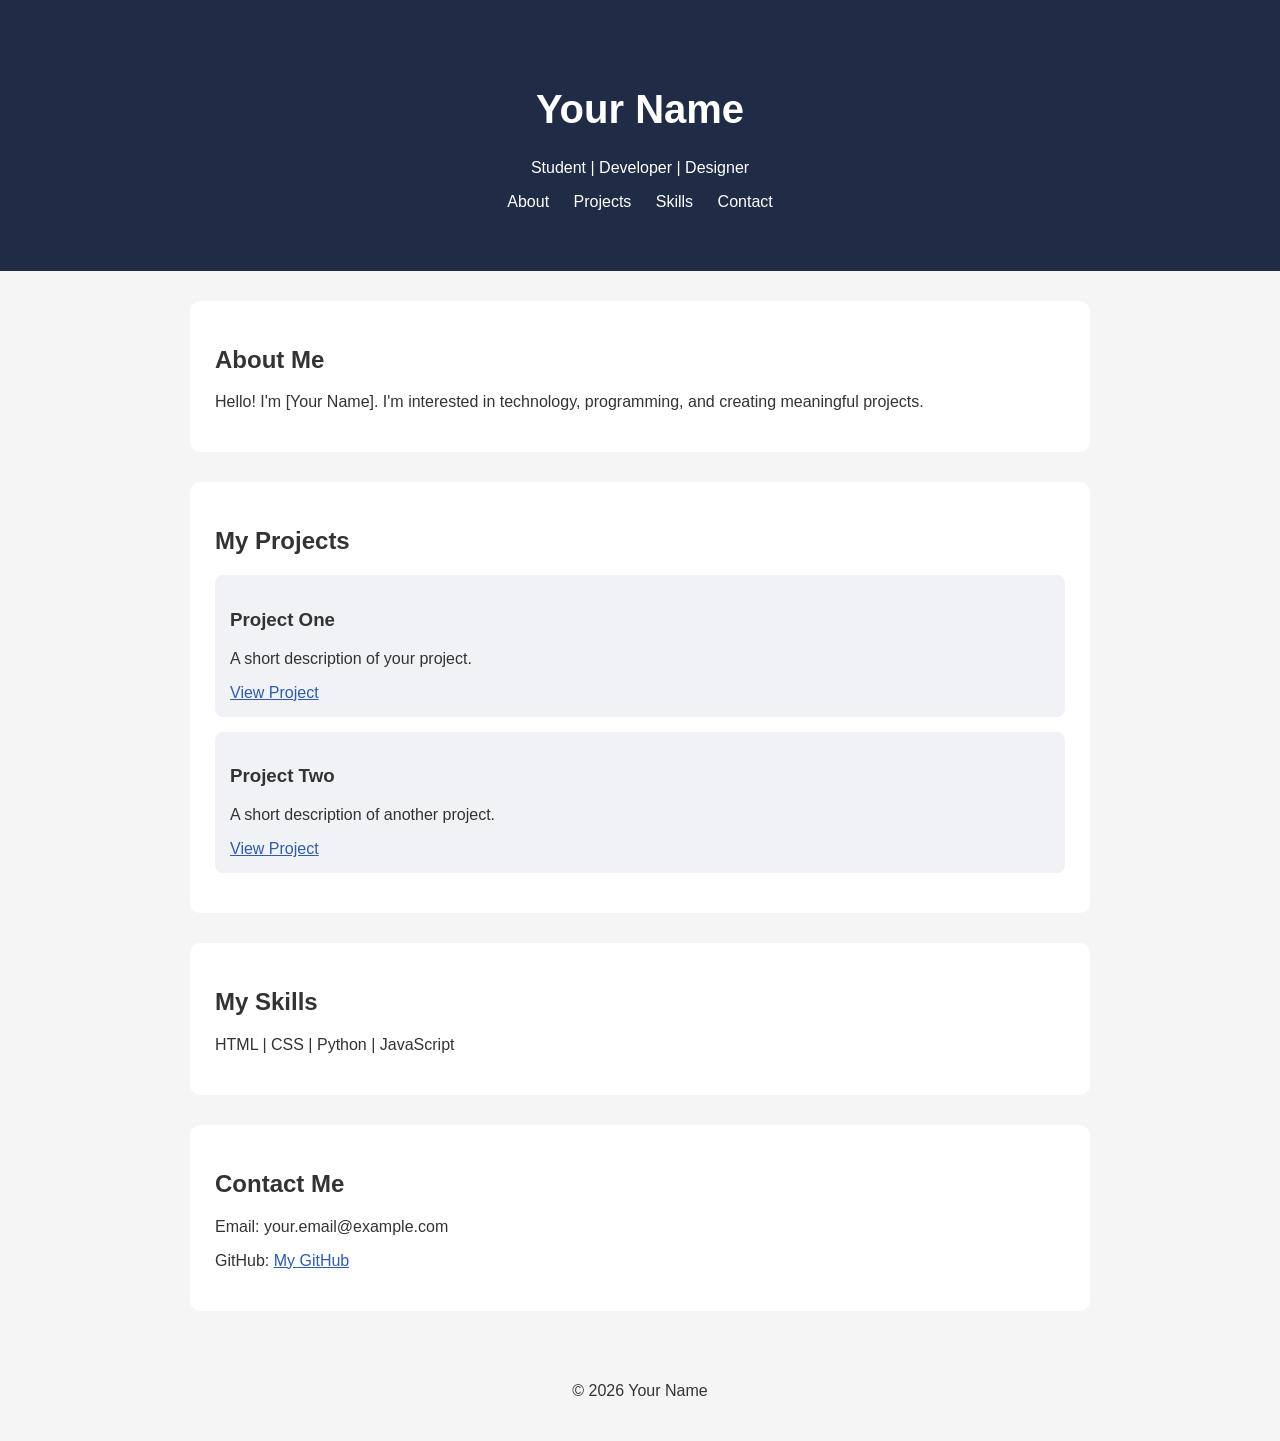
==== index.html @ 20035802 "index.html template (Initial Commit)" ====
<!DOCTYPE html>
<html lang="en">
<head>
    <meta charset="UTF-8">
    <meta name="viewport" content="width=device-width, initial-scale=1.0">
    <title>My Portfolio</title>
    <style>
        body {
            font-family: Arial, sans-serif;
            margin: 0;
            background: #f5f5f5;
            color: #333;
        }

        header {
            background: #202b45;
            color: white;
            text-align: center;
            padding: 60px 20px;
        }

        header h1 {
            font-size: 40px;
        }

        nav a {
            color: white;
            margin: 10px;
            text-decoration: none;
        }

        section {
            max-width: 850px;
            margin: 30px auto;
            padding: 25px;
            background: white;
            border-radius: 10px;
        }

        .project {
            padding: 15px;
            margin: 15px 0;
            background: #f0f2f5;
            border-radius: 8px;
        }

        a {
            color: #315caa;
        }

        footer {
            text-align: center;
            padding: 25px;
        }
    </style>
</head>
<body>

<header>
    <h1>Your Name</h1>
    <p>Student | Developer | Designer</p>
    <nav>
        <a href="#about">About</a>
        <a href="#projects">Projects</a>
        <a href="#skills">Skills</a>
        <a href="#contact">Contact</a>
    </nav>
</header>

<section id="about">
    <h2>About Me</h2>
    <p>
        Hello! I'm [Your Name]. I'm interested in technology,
        programming, and creating meaningful projects.
    </p>
</section>

<section id="projects">
    <h2>My Projects</h2>

    <div class="project">
        <h3>Project One</h3>
        <p>A short description of your project.</p>
        <a href="#">View Project</a>
    </div>

    <div class="project">
        <h3>Project Two</h3>
        <p>A short description of another project.</p>
        <a href="#">View Project</a>
    </div>
</section>

<section id="skills">
    <h2>My Skills</h2>
    <p>HTML | CSS | Python | JavaScript</p>
</section>

<section id="contact">
    <h2>Contact Me</h2>
    <p>Email: your.email@example.com</p>
    <p>
        GitHub:
        <a href="https://github.com/yourusername">
            My GitHub
        </a>
    </p>
</section>

<footer>
    <p>© 2026 Your Name</p>
</footer>

</body>
</html>
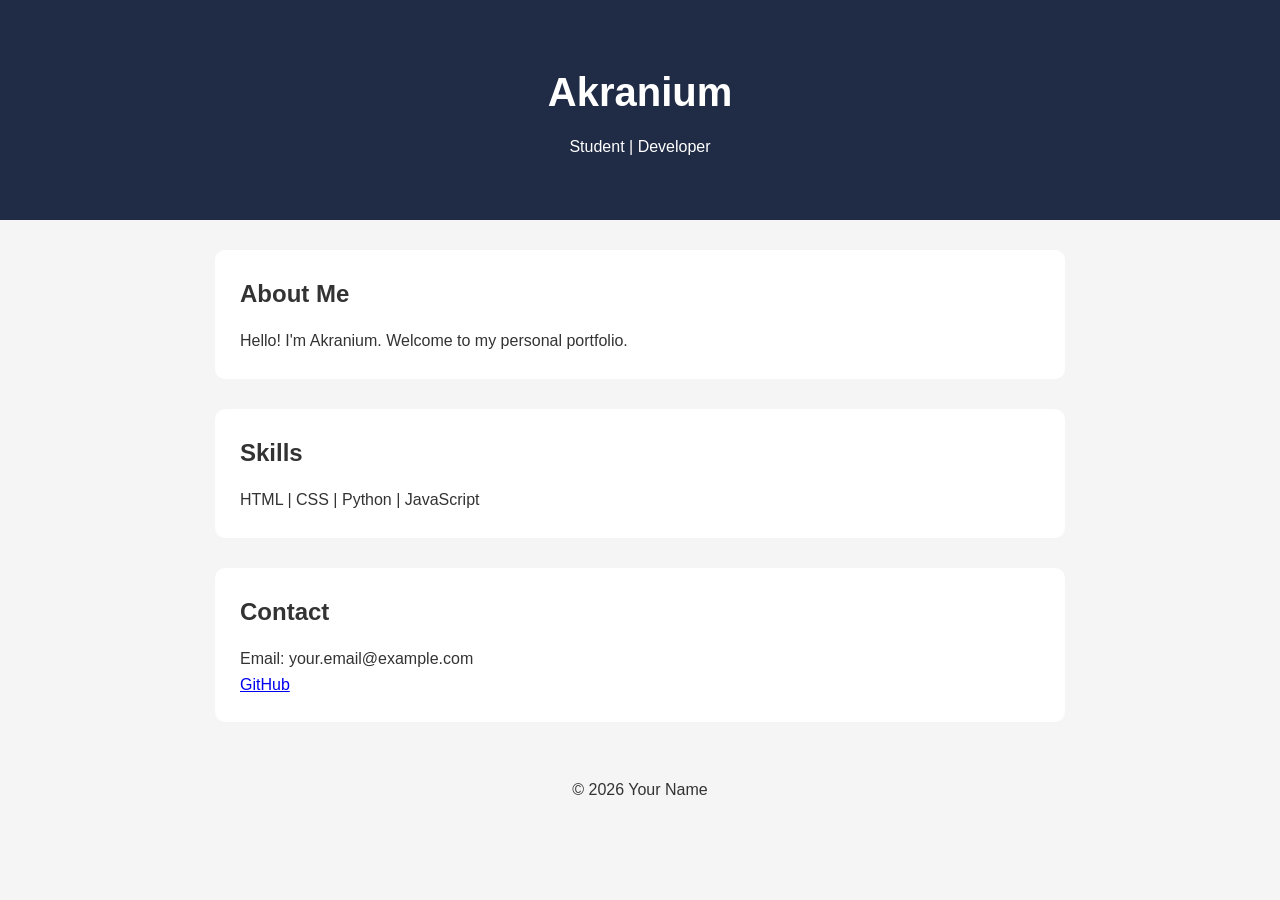
==== commit 6363e0c1: "Seperated HTML and CSS" ====
--- a/index.html
+++ b/index.html
@@ -1,117 +1,79 @@
 
 <!DOCTYPE html>
 <html lang="en">
+
 <head>
     <meta charset="UTF-8">
     <meta name="viewport" content="width=device-width, initial-scale=1.0">
+
     <title>My Portfolio</title>
-    <style>
-        body {
-            font-family: Arial, sans-serif;
-            margin: 0;
-            background: #f5f5f5;
-            color: #333;
-        }
 
-        header {
-            background: #202b45;
-            color: white;
-            text-align: center;
-            padding: 60px 20px;
-        }
+    <!-- External CSS -->
+    <link rel="stylesheet" href="css/style.css">
+</head>
 
-        header h1 {
-            font-size: 40px;
-        }
-
-        nav a {
-            color: white;
-            margin: 10px;
-            text-decoration: none;
-        }
-
-        section {
-            max-width: 850px;
-            margin: 30px auto;
-            padding: 25px;
-            background: white;
-            border-radius: 10px;
-        }
-
-        .project {
-            padding: 15px;
-            margin: 15px 0;
-            background: #f0f2f5;
-            border-radius: 8px;
-        }
-
-        a {
-            color: #315caa;
-        }
-
-        footer {
-            text-align: center;
-            padding: 25px;
-        }
-    </style>
-</head>
 <body>
 
-<header>
-    <h1>Your Name</h1>
-    <p>Student | Developer | Designer</p>
-    <nav>
-        <a href="#about">About</a>
-        <a href="#projects">Projects</a>
-        <a href="#skills">Skills</a>
-        <a href="#contact">Contact</a>
-    </nav>
-</header>
+    <header>
+        <h1>Akranium</h1>
+        <p>Student | Developer</p>
+        <!--No nav for now -->
+        <!--
+        <nav>
+            <a href="#about">About</a>
+            <a href="#projects">Projects</a>
+            <a href="#skills">Skills</a>
+            <a href="#contact">Contact</a>
+        </nav>
+        -->
+    </header>
 
-<section id="about">
-    <h2>About Me</h2>
-    <p>
-        Hello! I'm [Your Name]. I'm interested in technology,
-        programming, and creating meaningful projects.
-    </p>
-</section>
+    <main>
 
-<section id="projects">
-    <h2>My Projects</h2>
+        <section id="about">
+            <h2>About Me</h2>
+            <p>
+                Hello! I'm Akranium.
+                Welcome to my personal portfolio.
+            </p>
+        </section>
 
-    <div class="project">
-        <h3>Project One</h3>
-        <p>A short description of your project.</p>
-        <a href="#">View Project</a>
-    </div>
+        <!--
+        <section id="projects">
+            <h2>My Projects</h2>
 
-    <div class="project">
-        <h3>Project Two</h3>
-        <p>A short description of another project.</p>
-        <a href="#">View Project</a>
-    </div>
-</section>
+            <article class="project">
+                <h3>Project One</h3>
+                <p>Project description goes here.</p>
+                <a href="#">View Project</a>
+            </article>
 
-<section id="skills">
-    <h2>My Skills</h2>
-    <p>HTML | CSS | Python | JavaScript</p>
-</section>
+            <article class="project">
+                <h3>Project Two</h3>
+                <p>Project description goes here.</p>
+                <a href="#">View Project</a>
+            </article>
+        </section>
+        -->
 
-<section id="contact">
-    <h2>Contact Me</h2>
-    <p>Email: your.email@example.com</p>
-    <p>
-        GitHub:
-        <a href="https://github.com/yourusername">
-            My GitHub
-        </a>
-    </p>
-</section>
+        <section id="skills">
+            <h2>Skills</h2>
+            <p>HTML | CSS | Python | JavaScript</p>
+        </section>
 
-<footer>
-    <p>© 2026 Your Name</p>
-</footer>
+        <section id="contact">
+            <h2>Contact</h2>
+            <p>Email: your.email@example.com</p>
+            <a href="https://github.com/yourusername">
+                GitHub
+            </a>
+        </section>
+
+    </main>
+
+    <footer>
+        <p>© 2026 Your Name</p>
+    </footer>
 
 </body>
 </html>
-
--- a/css/style.css
+++ b/css/style.css
@@ -0,0 +1,83 @@
+
+/* =========================
+   GENERAL STYLES
+========================= */
+
+* {
+    margin: 0;
+    padding: 0;
+    box-sizing: border-box;
+}
+
+body {
+    font-family: Arial, sans-serif;
+    background-color: #f5f5f5;
+    color: #333;
+    line-height: 1.6;
+}
+
+/* =========================
+   HEADER
+========================= */
+
+header {
+    background-color: #202b45;
+    color: white;
+    text-align: center;
+    padding: 60px 20px;
+}
+
+header h1 {
+    font-size: 40px;
+    margin-bottom: 10px;
+}
+
+nav {
+    margin-top: 20px;
+}
+
+nav a {
+    color: white;
+    text-decoration: none;
+    margin: 0 12px;
+}
+
+/* =========================
+   MAIN CONTENT
+========================= */
+
+section {
+    max-width: 850px;
+    margin: 30px auto;
+    padding: 25px;
+    background-color: white;
+    border-radius: 10px;
+}
+
+section h2 {
+    margin-bottom: 15px;
+}
+
+/* =========================
+   PROJECTS
+========================= */
+
+.project {
+    background-color: #f0f2f5;
+    padding: 20px;
+    margin: 15px 0;
+    border-radius: 8px;
+}
+
+.project a {
+    color: #315caa;
+}
+
+/* =========================
+   FOOTER
+========================= */
+
+footer {
+    text-align: center;
+    padding: 25px;
+}
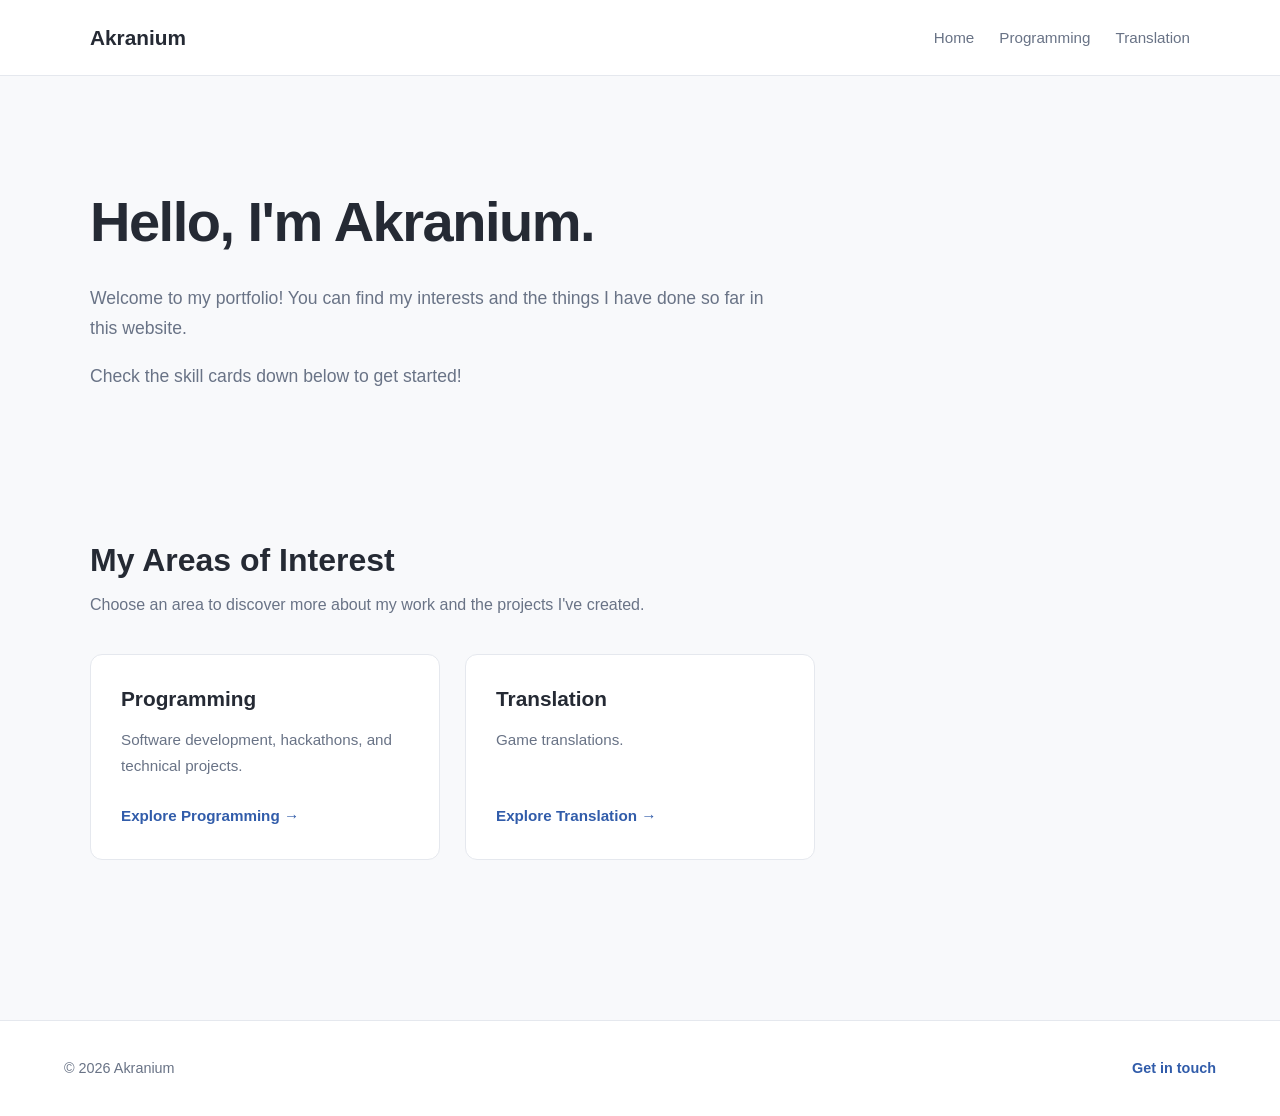
==== commit aaa5a03d: "HTML structure renewed" ====
--- a/index.html
+++ b/index.html
@@ -6,73 +6,114 @@
     <meta charset="UTF-8">
     <meta name="viewport" content="width=device-width, initial-scale=1.0">
 
-    <title>My Portfolio</title>
+    <meta name="description" content="My personal portfolio and collection of projects.">
 
-    <!-- External CSS -->
+    <title>Akranium | Portfolio</title>
+
     <link rel="stylesheet" href="css/style.css">
 </head>
 
 <body>
 
-    <header>
-        <h1>Akranium</h1>
-        <p>Student | Developer</p>
-        <!--No nav for now -->
-        <!--
-        <nav>
-            <a href="#about">About</a>
-            <a href="#projects">Projects</a>
-            <a href="#skills">Skills</a>
-            <a href="#contact">Contact</a>
+    <!-- HEADER AND NAVIGATION -->
+
+    <header class="site-header">
+
+        <span class="site-logo">
+            Akranium
+        </span>
+
+        <nav class="main-navigation">
+            <a href="index.html">Home</a>
+            <a href="pages/programming.html">Programming</a>
+            <a href="pages/translation.html">Translation</a>
         </nav>
-        -->
+
     </header>
+
+
+    <!-- MAIN CONTENT -->
 
     <main>
 
-        <section id="about">
-            <h2>About Me</h2>
+        <!-- INTRODUCTION -->
+
+        <section class="home-introduction">
+
+            <h1>Hello, I'm Akranium.</h1>
+
             <p>
-                Hello! I'm Akranium.
-                Welcome to my personal portfolio.
+                Welcome to my portfolio! You can find my interests
+                and the things I have done so far in this website.
             </p>
+
+            <p>
+                Check the skill cards down below to get started!
+            </p>
+
         </section>
 
-        <!--
-        <section id="projects">
-            <h2>My Projects</h2>
 
-            <article class="project">
-                <h3>Project One</h3>
-                <p>Project description goes here.</p>
-                <a href="#">View Project</a>
-            </article>
+        <!-- SKILL CATEGORIES -->
 
-            <article class="project">
-                <h3>Project Two</h3>
-                <p>Project description goes here.</p>
-                <a href="#">View Project</a>
-            </article>
-        </section>
-        -->
+        <section class="skills-overview">
 
-        <section id="skills">
-            <h2>Skills</h2>
-            <p>HTML | CSS | Python | JavaScript</p>
-        </section>
+            <h2>My Areas of Interest</h2>
 
-        <section id="contact">
-            <h2>Contact</h2>
-            <p>Email: your.email@example.com</p>
-            <a href="https://github.com/yourusername">
-                GitHub
-            </a>
+            <p>
+                Choose an area to discover more about my work
+                and the projects I've created.
+            </p>
+
+
+            <div class="skills-container">
+
+                <article class="skill-card">
+
+                    <h3>Programming</h3>
+
+                    <p>
+                        Software development, hackathons,
+                        and technical projects.
+                    </p>
+
+                    <a href="pages/programming.html">
+                        Explore Programming →
+                    </a>
+
+                </article>
+
+                <article class="skill-card">
+
+                    <h3>Translation</h3>
+
+                    <p>
+                        Game translations.
+                    </p>
+
+                    <a href="pages/translation.html">
+                        Explore Translation →
+                    </a>
+
+                </article>
+
+            </div>
+
         </section>
 
     </main>
 
-    <footer>
-        <p>© 2026 Your Name</p>
+
+    <!-- FOOTER -->
+
+    <footer class="site-footer">
+
+        <p>© 2026 Akranium</p>
+
+        <a href="mailto:akranium@proton.me">
+            Get in touch
+        </a>
+
     </footer>
 
 </body>
--- a/css/style.css
+++ b/css/style.css
@@ -1,7 +1,29 @@
 
-/* =========================
-   GENERAL STYLES
-========================= */
+/* =====================================================
+   1. GLOBAL SETTINGS
+===================================================== */
+
+:root {
+    --color-background: #f8f9fb;
+    --color-surface: #ffffff;
+    --color-primary: #315caa;
+    --color-primary-hover: #244781;
+    --color-text: #252a34;
+    --color-text-light: #697386;
+    --color-border: #e5e8ee;
+
+    --font-main: Arial, Helvetica, sans-serif;
+
+    --content-width: 1100px;
+
+    --border-radius: 12px;
+    --transition: 0.25s ease;
+}
+
+
+/* =====================================================
+   2. RESET AND GENERAL STYLES
+===================================================== */
 
 * {
     margin: 0;
@@ -9,75 +31,259 @@
     box-sizing: border-box;
 }
 
+html {
+    scroll-behavior: smooth;
+}
+
 body {
-    font-family: Arial, sans-serif;
-    background-color: #f5f5f5;
-    color: #333;
-    line-height: 1.6;
-}
-
-/* =========================
-   HEADER
-========================= */
-
-header {
-    background-color: #202b45;
-    color: white;
-    text-align: center;
-    padding: 60px 20px;
-}
-
-header h1 {
-    font-size: 40px;
+    font-family: var(--font-main);
+    background-color: var(--color-background);
+    color: var(--color-text);
+    line-height: 1.7;
+    min-height: 100vh;
+}
+
+a {
+    color: var(--color-primary);
+    text-decoration: none;
+    transition: var(--transition);
+}
+
+a:hover {
+    color: var(--color-primary-hover);
+}
+
+img {
+    max-width: 100%;
+    display: block;
+}
+
+h1, h2, h3 {
+    line-height: 1.3;
+}
+
+p {
+    color: var(--color-text-light);
+}
+
+
+/* =====================================================
+   3. HEADER AND NAVIGATION
+===================================================== */
+
+.site-header {
+    width: 100%;
+    background-color: var(--color-surface);
+    border-bottom: 1px solid var(--color-border);
+
+    display: flex;
+    align-items: center;
+    justify-content: space-between;
+
+    padding: 20px max(calc((100% - var(--content-width)) / 2), 5%);
+}
+
+.site-logo {
+    font-size: 1.3rem;
+    font-weight: bold;
+    color: var(--color-text);
+}
+
+.main-navigation {
+    display: flex;
+    align-items: center;
+    gap: 25px;
+}
+
+.main-navigation a {
+    color: var(--color-text-light);
+    font-size: 0.95rem;
+    font-weight: 500;
+}
+
+.main-navigation a:hover {
+    color: var(--color-primary);
+}
+
+
+/* =====================================================
+   4. MAIN CONTENT CONTAINER
+===================================================== */
+
+main {
+    width: 90%;
+    max-width: var(--content-width);
+    margin: 0 auto;
+}
+
+
+/* =====================================================
+   5. HOMEPAGE INTRODUCTION
+===================================================== */
+
+.home-introduction {
+    padding: 110px 0 80px;
+    max-width: 750px;
+}
+
+.home-introduction h1 {
+    font-size: clamp(2.3rem, 5vw, 3.5rem);
+    margin-bottom: 25px;
+    letter-spacing: -1.5px;
+}
+
+.home-introduction p {
+    font-size: 1.1rem;
+    margin-bottom: 18px;
+    max-width: 680px;
+}
+
+
+/* =====================================================
+   6. HOMEPAGE SKILL OVERVIEW
+===================================================== */
+
+.skills-overview {
+    padding: 50px 0 100px;
+}
+
+.skills-overview h2 {
+    font-size: 2rem;
     margin-bottom: 10px;
 }
 
-nav {
-    margin-top: 20px;
-}
-
-nav a {
-    color: white;
-    text-decoration: none;
-    margin: 0 12px;
-}
-
-/* =========================
-   MAIN CONTENT
-========================= */
-
-section {
-    max-width: 850px;
-    margin: 30px auto;
-    padding: 25px;
-    background-color: white;
-    border-radius: 10px;
-}
-
-section h2 {
+.skills-overview > p {
+    margin-bottom: 35px;
+}
+
+
+/* Skill cards container */
+
+.skills-container {
+    display: grid;
+    grid-template-columns: repeat(3, 1fr);
+    gap: 25px;
+}
+
+
+/* Individual skill cards */
+
+.skill-card {
+    background-color: var(--color-surface);
+    border: 1px solid var(--color-border);
+    border-radius: var(--border-radius);
+
+    padding: 30px;
+
+    display: flex;
+    flex-direction: column;
+    align-items: flex-start;
+
+    transition: var(--transition);
+}
+
+.skill-card:hover {
+    transform: translateY(-5px);
+    border-color: var(--color-primary);
+    box-shadow: 0 8px 25px rgba(0, 0, 0, 0.05);
+}
+
+.skill-card h3 {
+    font-size: 1.3rem;
     margin-bottom: 15px;
 }
 
-/* =========================
-   PROJECTS
-========================= */
-
-.project {
-    background-color: #f0f2f5;
-    padding: 20px;
-    margin: 15px 0;
-    border-radius: 8px;
-}
-
-.project a {
-    color: #315caa;
-}
-
-/* =========================
-   FOOTER
-========================= */
-
-footer {
-    text-align: center;
-    padding: 25px;
-}
+.skill-card p {
+    font-size: 0.95rem;
+    margin-bottom: 25px;
+}
+
+.skill-card a {
+    font-weight: 600;
+    font-size: 0.95rem;
+    margin-top: auto;
+}
+
+
+/* =====================================================
+   7. FOOTER
+===================================================== */
+
+.site-footer {
+    border-top: 1px solid var(--color-border);
+    background-color: var(--color-surface);
+
+    padding: 35px 5%;
+
+    display: flex;
+    justify-content: space-between;
+    align-items: center;
+    flex-wrap: wrap;
+    gap: 15px;
+
+    margin-top: 60px;
+}
+
+.site-footer p {
+    font-size: 0.9rem;
+}
+
+.site-footer a {
+    font-size: 0.9rem;
+    font-weight: 600;
+}
+
+
+/* =====================================================
+   8. RESPONSIVE DESIGN
+===================================================== */
+
+/* Tablets */
+
+@media (max-width: 900px) {
+
+    .skills-container {
+        grid-template-columns: repeat(2, 1fr);
+    }
+
+}
+
+
+/* Mobile devices */
+
+@media (max-width: 600px) {
+
+    .site-header {
+        flex-direction: column;
+        gap: 15px;
+        padding: 20px;
+    }
+
+    .main-navigation {
+        flex-wrap: wrap;
+        justify-content: center;
+        gap: 12px 18px;
+    }
+
+    main {
+        width: 88%;
+    }
+
+    .home-introduction {
+        padding: 75px 0 55px;
+    }
+
+    .home-introduction h1 {
+        font-size: 2.2rem;
+    }
+
+    .skills-container {
+        grid-template-columns: 1fr;
+    }
+
+    .site-footer {
+        flex-direction: column;
+        text-align: center;
+    }
+
+}
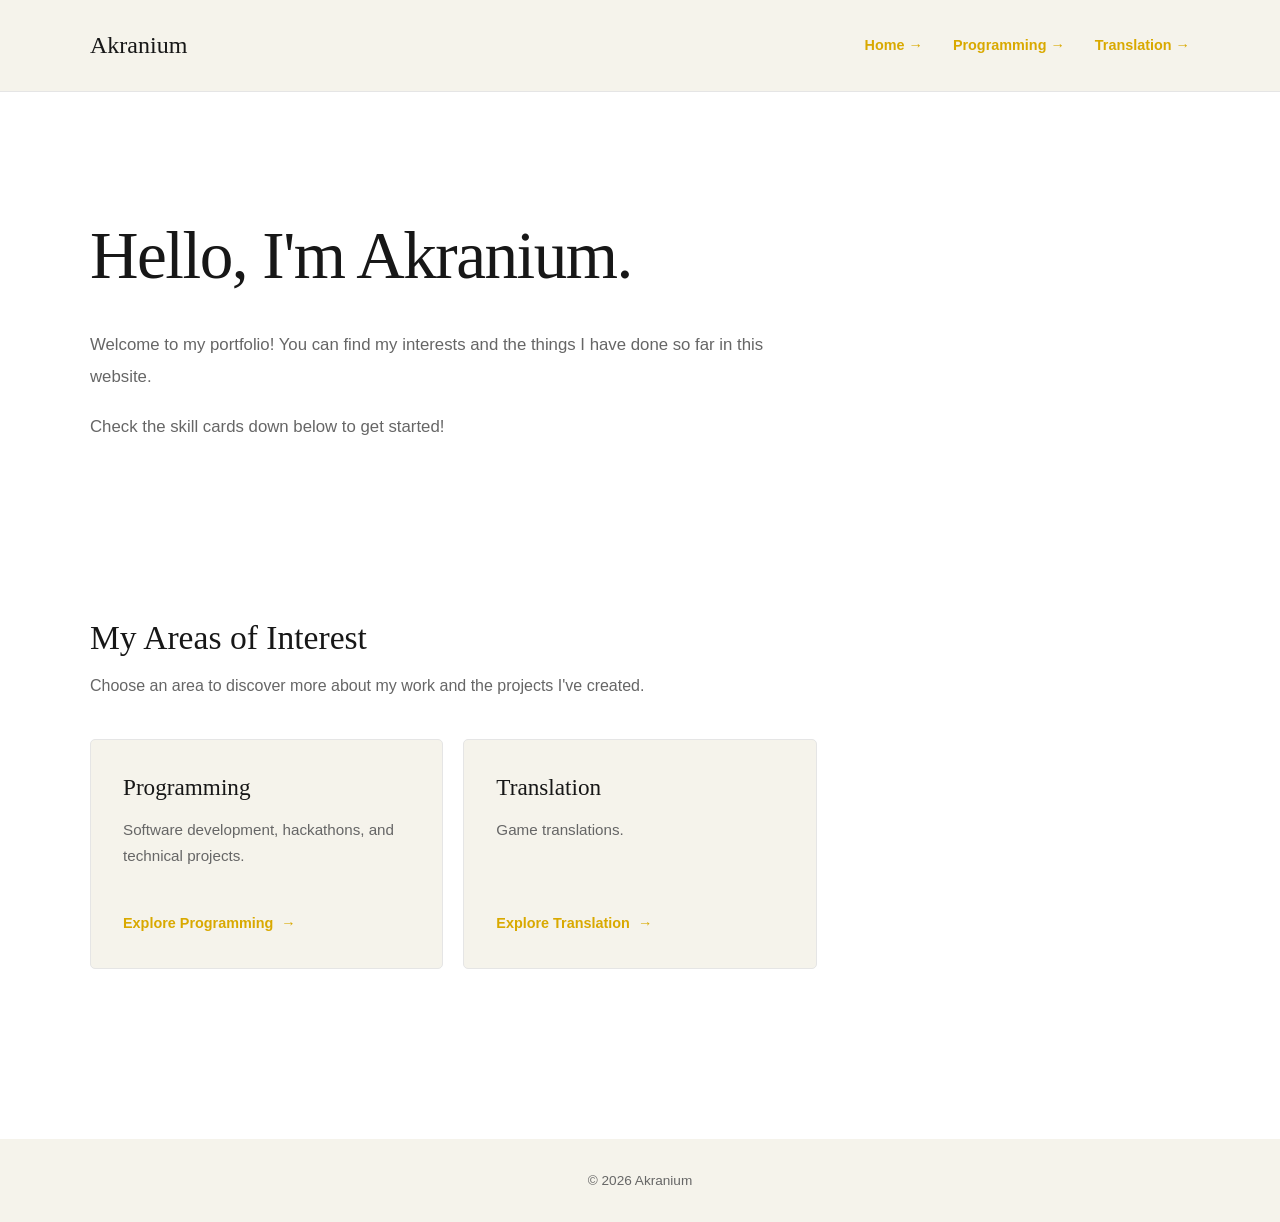
==== commit 99090ca5: "Rewritten CSS" ====
--- a/index.html
+++ b/index.html
@@ -78,7 +78,7 @@
                     </p>
 
                     <a href="pages/programming.html">
-                        Explore Programming →
+                        Explore Programming
                     </a>
 
                 </article>
@@ -92,7 +92,7 @@
                     </p>
 
                     <a href="pages/translation.html">
-                        Explore Translation →
+                        Explore Translation
                     </a>
 
                 </article>
@@ -110,10 +110,6 @@
 
         <p>© 2026 Akranium</p>
 
-        <a href="mailto:akranium@proton.me">
-            Get in touch
-        </a>
-
     </footer>
 
 </body>
--- a/css/style.css
+++ b/css/style.css
@@ -1,22 +1,31 @@
 
 /* =====================================================
-   1. GLOBAL SETTINGS
+   1. GLOBAL VARIABLES
 ===================================================== */
 
 :root {
-    --color-background: #f8f9fb;
-    --color-surface: #ffffff;
-    --color-primary: #315caa;
-    --color-primary-hover: #244781;
-    --color-text: #252a34;
-    --color-text-light: #697386;
-    --color-border: #e5e8ee;
-
-    --font-main: Arial, Helvetica, sans-serif;
-
+    /* Colors */
+    --color-background: #FFFFFF;
+    --color-surface: #F5F3EB;
+    --color-surface-alt: #FFF2B8;
+
+    --color-primary: #D9A900;
+    --color-primary-hover: #B58D00;
+
+    --color-text: #171717;
+    --color-text-light: #666666;
+
+    --color-border: #E5E5E5;
+
+    /* Typography */
+    --font-heading: Georgia, "Times New Roman", serif;
+    --font-body: -apple-system, BlinkMacSystemFont,
+                 "Segoe UI", sans-serif;
+
+    /* Layout */
     --content-width: 1100px;
 
-    --border-radius: 12px;
+    /* Effects */
     --transition: 0.25s ease;
 }
 
@@ -36,15 +45,17 @@
 }
 
 body {
-    font-family: var(--font-main);
+    font-family: var(--font-body);
     background-color: var(--color-background);
     color: var(--color-text);
+
     line-height: 1.7;
     min-height: 100vh;
 }
 
 a {
     color: var(--color-primary);
+    font-weight: 700;
     text-decoration: none;
     transition: var(--transition);
 }
@@ -52,6 +63,19 @@
 a:hover {
     color: var(--color-primary-hover);
 }
+
+/* Arrow after every link */
+
+a::after {
+    content: "→";
+    display: inline-block;
+    margin-left: 4px;
+    transition: transform var(--transition);
+}
+
+a:hover::after {
+    transform: translateX(4px);
+}s
 
 img {
     max-width: 100%;
@@ -59,6 +83,8 @@
 }
 
 h1, h2, h3 {
+    font-family: var(--font-heading);
+    font-weight: normal;
     line-height: 1.3;
 }
 
@@ -73,41 +99,36 @@
 
 .site-header {
     width: 100%;
-    background-color: var(--color-surface);
-    border-bottom: 1px solid var(--color-border);
 
     display: flex;
     align-items: center;
     justify-content: space-between;
 
-    padding: 20px max(calc((100% - var(--content-width)) / 2), 5%);
+    padding: 25px max(calc((100% - var(--content-width)) / 2), 5%);
+
+    background-color: var(--color-surface);
+    border-bottom: 1px solid var(--color-border);
 }
 
 .site-logo {
-    font-size: 1.3rem;
-    font-weight: bold;
+    font-family: var(--font-heading);
+    font-size: 1.5rem;
     color: var(--color-text);
+    font-weight: normal;
 }
 
 .main-navigation {
     display: flex;
     align-items: center;
-    gap: 25px;
+    gap: 30px;
 }
 
 .main-navigation a {
-    color: var(--color-text-light);
-    font-size: 0.95rem;
-    font-weight: 500;
-}
-
-.main-navigation a:hover {
-    color: var(--color-primary);
-}
-
-
-/* =====================================================
-   4. MAIN CONTENT CONTAINER
+    font-size: 0.9rem;
+}
+
+/* =====================================================
+   4. MAIN CONTENT
 ===================================================== */
 
 main {
@@ -122,47 +143,48 @@
 ===================================================== */
 
 .home-introduction {
-    padding: 110px 0 80px;
-    max-width: 750px;
+    padding: 120px 0 100px;
+    max-width: 760px;
 }
 
 .home-introduction h1 {
-    font-size: clamp(2.3rem, 5vw, 3.5rem);
-    margin-bottom: 25px;
+    font-size: clamp(2.7rem, 6vw, 4.2rem);
     letter-spacing: -1.5px;
+    margin-bottom: 30px;
 }
 
 .home-introduction p {
-    font-size: 1.1rem;
+    font-size: 1.05rem;
+    max-width: 680px;
     margin-bottom: 18px;
-    max-width: 680px;
-}
-
-
-/* =====================================================
-   6. HOMEPAGE SKILL OVERVIEW
+    line-height: 1.9;
+}
+
+
+/* =====================================================
+   6. SKILL OVERVIEW
 ===================================================== */
 
 .skills-overview {
-    padding: 50px 0 100px;
+    padding: 55px 0 110px;
 }
 
 .skills-overview h2 {
-    font-size: 2rem;
-    margin-bottom: 10px;
+    font-size: 2.1rem;
+    margin-bottom: 12px;
 }
 
 .skills-overview > p {
-    margin-bottom: 35px;
-}
-
-
-/* Skill cards container */
+    margin-bottom: 40px;
+}
+
+
+/* Skill cards layout */
 
 .skills-container {
     display: grid;
     grid-template-columns: repeat(3, 1fr);
-    gap: 25px;
+    gap: 20px;
 }
 
 
@@ -170,26 +192,30 @@
 
 .skill-card {
     background-color: var(--color-surface);
+
     border: 1px solid var(--color-border);
-    border-radius: var(--border-radius);
-
-    padding: 30px;
+    border-radius: 5px;
+
+    padding: 32px;
 
     display: flex;
     flex-direction: column;
     align-items: flex-start;
 
+    min-height: 230px;
+
     transition: var(--transition);
 }
 
 .skill-card:hover {
-    transform: translateY(-5px);
+    background-color: var(--color-surface-alt);
     border-color: var(--color-primary);
-    box-shadow: 0 8px 25px rgba(0, 0, 0, 0.05);
+
+    transform: translateY(-3px);
 }
 
 .skill-card h3 {
-    font-size: 1.3rem;
+    font-size: 1.45rem;
     margin-bottom: 15px;
 }
 
@@ -199,8 +225,7 @@
 }
 
 .skill-card a {
-    font-weight: 600;
-    font-size: 0.95rem;
+    font-size: 0.9rem;
     margin-top: auto;
 }
 
@@ -210,27 +235,23 @@
 ===================================================== */
 
 .site-footer {
-    border-top: 1px solid var(--color-border);
     background-color: var(--color-surface);
-
-    padding: 35px 5%;
+    color: var(--color-background);
+
+    padding: 30px 5%;
 
     display: flex;
-    justify-content: space-between;
+    justify-content: center;
     align-items: center;
-    flex-wrap: wrap;
-    gap: 15px;
+
+    text-align: center;
 
     margin-top: 60px;
 }
 
 .site-footer p {
-    font-size: 0.9rem;
-}
-
-.site-footer a {
-    font-size: 0.9rem;
-    font-weight: 600;
+    color: var(--color-text-light);
+    font-size: 0.85rem;
 }
 
 
@@ -255,14 +276,14 @@
 
     .site-header {
         flex-direction: column;
-        gap: 15px;
-        padding: 20px;
+        gap: 18px;
+        padding: 22px 5%;
     }
 
     .main-navigation {
         flex-wrap: wrap;
         justify-content: center;
-        gap: 12px 18px;
+        gap: 12px 20px;
     }
 
     main {
@@ -270,20 +291,29 @@
     }
 
     .home-introduction {
-        padding: 75px 0 55px;
+        padding: 75px 0 65px;
     }
 
     .home-introduction h1 {
-        font-size: 2.2rem;
+        font-size: 2.5rem;
+    }
+
+    .skills-overview {
+        padding: 35px 0 75px;
     }
 
     .skills-container {
         grid-template-columns: 1fr;
+    }
+
+    .skill-card {
+        min-height: 190px;
     }
 
     .site-footer {
         flex-direction: column;
         text-align: center;
-    }
-
-}
+        padding: 30px 5%;
+    }
+
+}
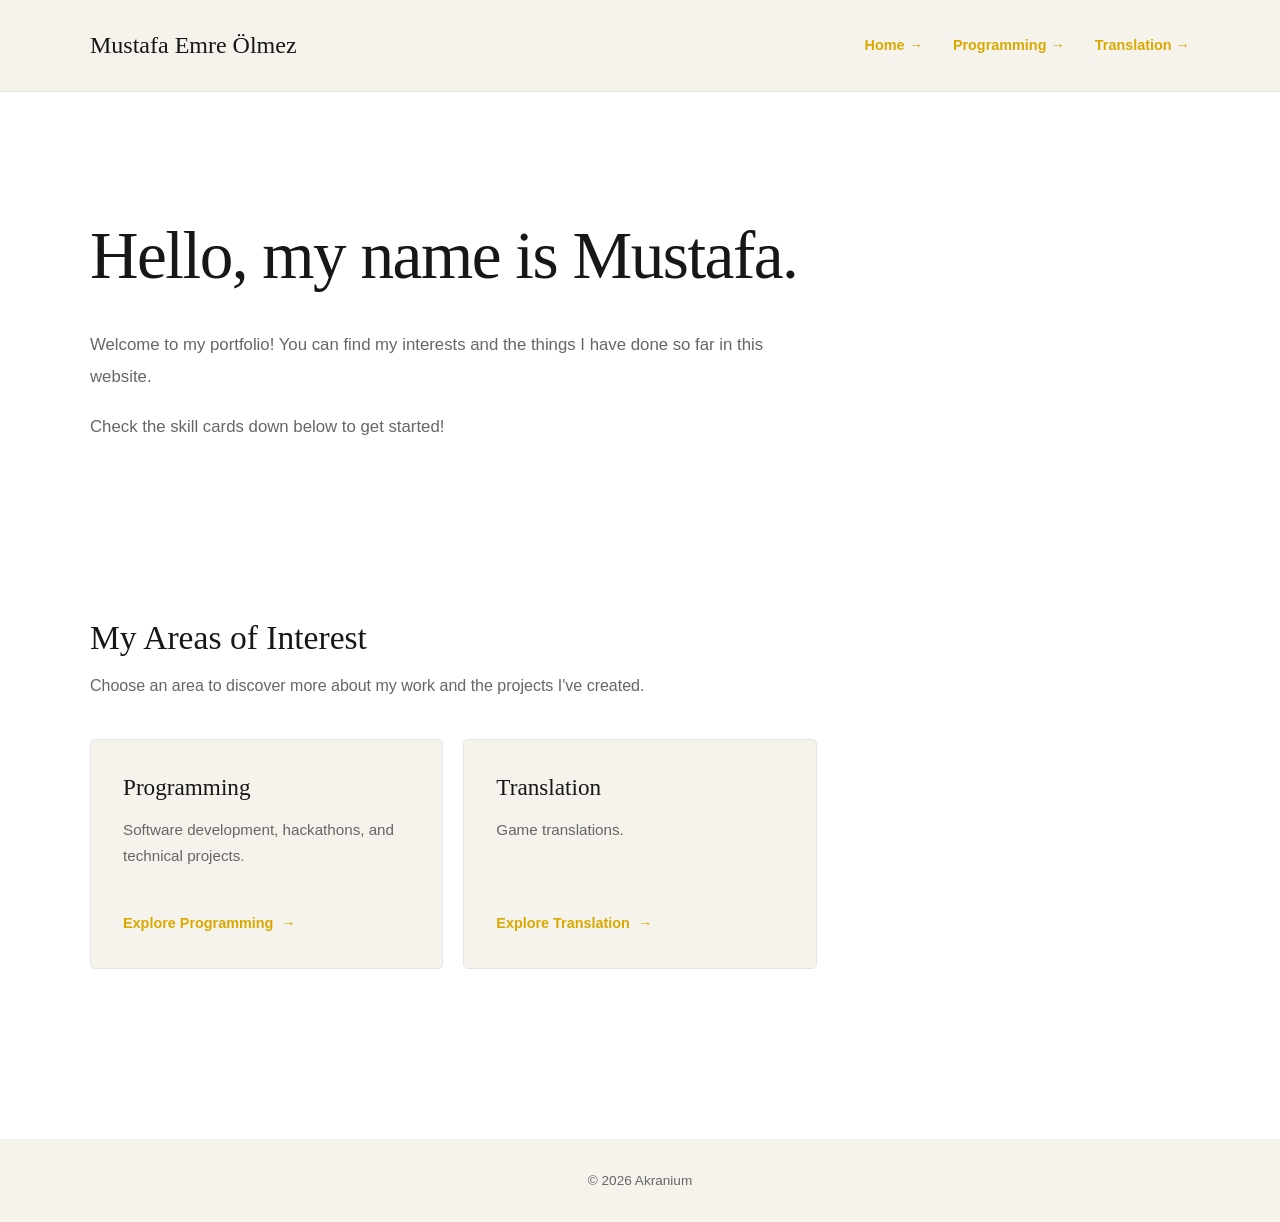
==== commit 8af9d354: "FINE, I'll write my real name" ====
--- a/index.html
+++ b/index.html
@@ -8,7 +8,7 @@
 
     <meta name="description" content="My personal portfolio and collection of projects.">
 
-    <title>Akranium | Portfolio</title>
+    <title>Portfolio | Home</title>
 
     <link rel="stylesheet" href="css/style.css">
 </head>
@@ -20,7 +20,7 @@
     <header class="site-header">
 
         <span class="site-logo">
-            Akranium
+            Mustafa Emre Ölmez
         </span>
 
         <nav class="main-navigation">
@@ -40,7 +40,7 @@
 
         <section class="home-introduction">
 
-            <h1>Hello, I'm Akranium.</h1>
+            <h1>Hello, my name is Mustafa.</h1>
 
             <p>
                 Welcome to my portfolio! You can find my interests
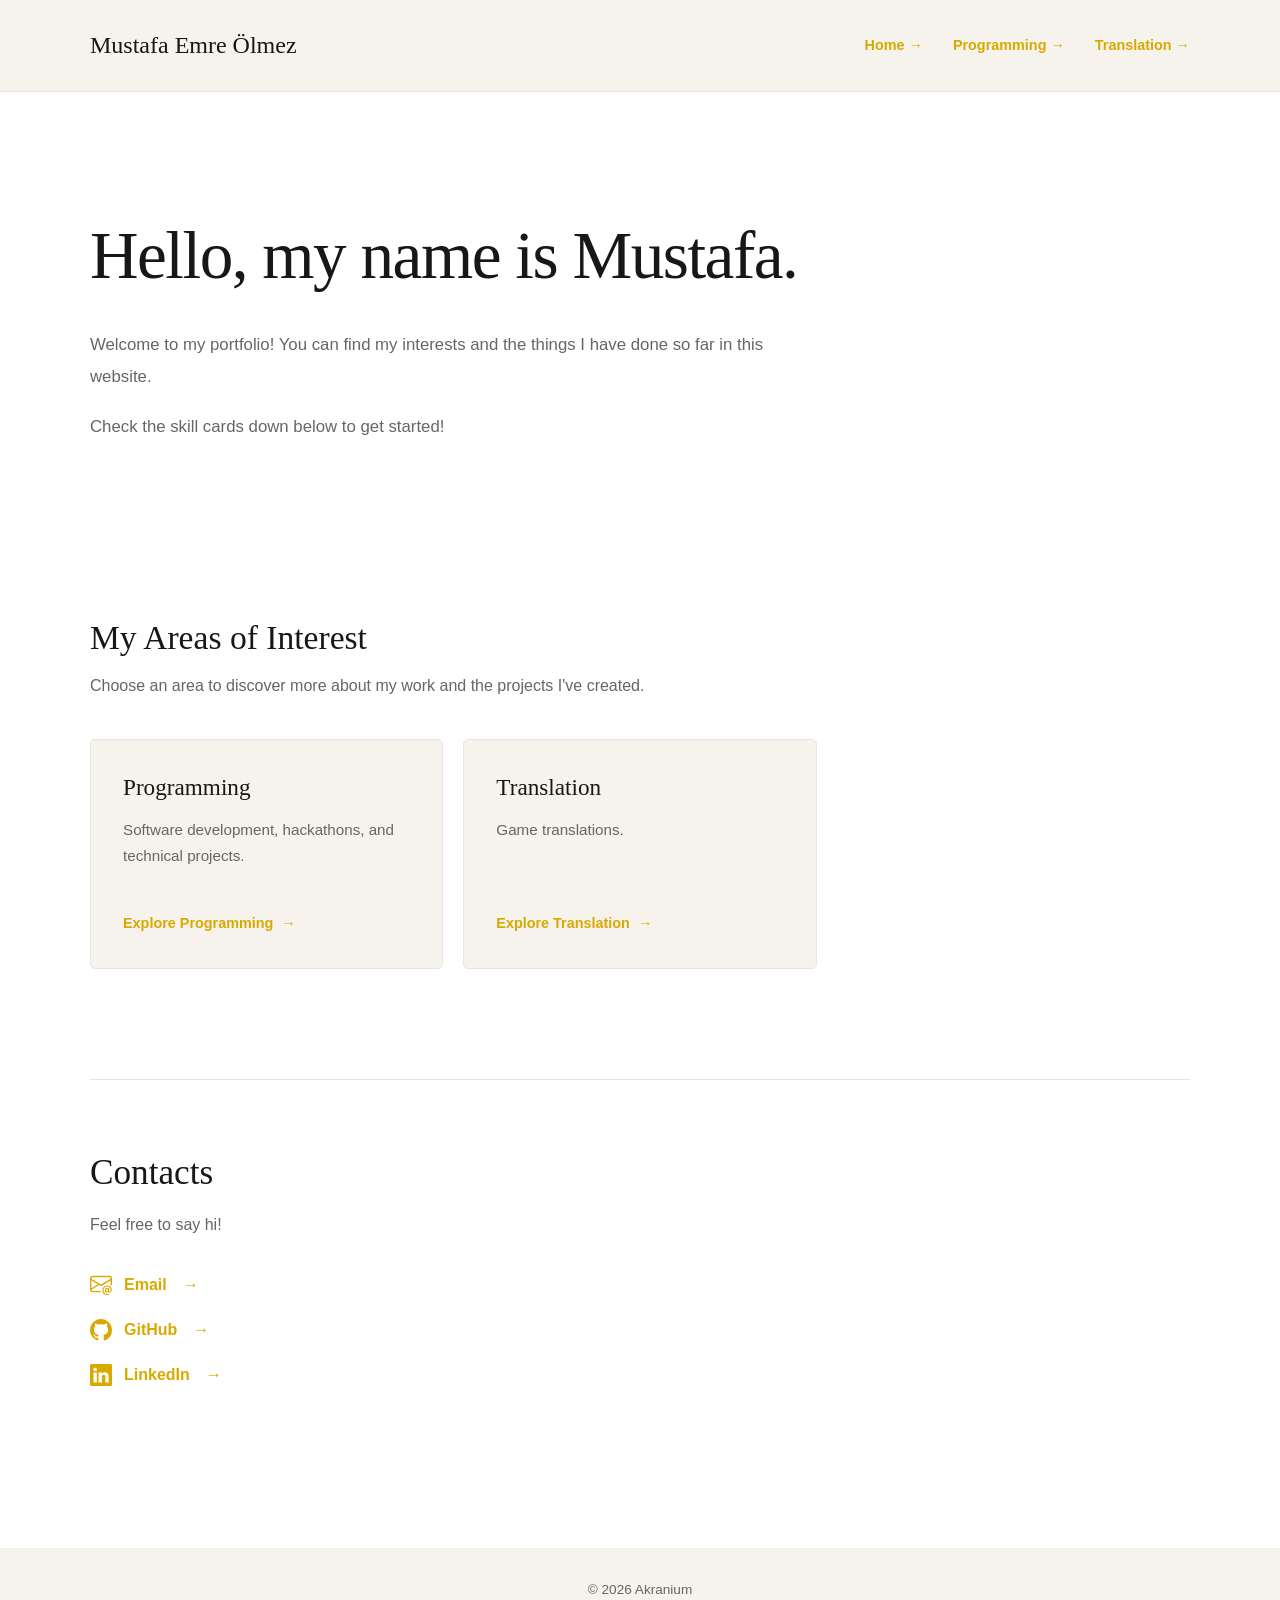
==== commit 9c762dd1: "Added contacts section" ====
--- a/index.html
+++ b/index.html
@@ -101,6 +101,39 @@
 
         </section>
 
+
+        <section class="contact-section" id="contact">
+
+            <h2>Contacts</h2>
+
+            <p>
+                Feel free to say hi!
+            </p>
+
+            <div class="contact-links">
+
+                <a href="mailto:akranium@proton.me">
+                    <span class="contact-icon email-icon"></span>
+                    Email
+                </a>
+
+                <a href="https://github.com/Akranium"
+                   target="_blank" rel="noopener noreferrer">
+                    <span class="contact-icon github-icon"></span>
+                    GitHub
+                </a>
+
+                <a href="https://www.linkedin.com/in/mustafa-emre-olmez/"
+                   target="_blank" rel="noopener noreferrer">
+                    <span class="contact-icon linkedin-icon"></span>
+                    LinkedIn
+                </a>
+
+            </div>
+
+        </section>
+
+
     </main>
 
 
--- a/css/style.css
+++ b/css/style.css
@@ -231,7 +231,77 @@
 
 
 /* =====================================================
-   7. FOOTER
+   7. CONTACT SECTION
+===================================================== */
+
+.contact-section {
+    padding: 70px 0 100px;
+    border-top: 1px solid var(--color-border);
+}
+
+.contact-section h2 {
+    font-size: 2.2rem;
+    margin-bottom: 15px;
+}
+
+.contact-section > p {
+    max-width: 600px;
+    margin-bottom: 30px;
+    line-height: 1.9;
+}
+
+/* Contact links */
+
+.contact-links {
+    display: flex;
+    flex-direction: column;
+    align-items: flex-start;
+    gap: 18px;
+}
+
+.contact-links a {
+    display: inline-flex;
+    align-items: center;
+    gap: 12px;
+}
+
+/* Contact icons */
+
+.contact-icon {
+    display: inline-block;
+    width: 22px;
+    height: 22px;
+
+    background-color: currentColor;
+
+    mask-repeat: no-repeat;
+    mask-position: center;
+    mask-size: contain;
+
+    -webkit-mask-repeat: no-repeat;
+    -webkit-mask-position: center;
+    -webkit-mask-size: contain;
+
+    flex-shrink: 0;
+}
+
+.email-icon {
+    mask-image: url("../images/icons/email.svg");
+    -webkit-mask-image: url("../images/icons/email.svg");
+}
+
+.github-icon {
+    mask-image: url("../images/icons/github.svg");
+    -webkit-mask-image: url("../images/icons/github.svg");
+}
+
+.linkedin-icon {
+    mask-image: url("../images/icons/linkedin.svg");
+    -webkit-mask-image: url("../images/icons/linkedin.svg");
+}
+
+/* =====================================================
+   8. FOOTER
 ===================================================== */
 
 .site-footer {
@@ -256,7 +326,7 @@
 
 
 /* =====================================================
-   8. RESPONSIVE DESIGN
+   9. RESPONSIVE DESIGN
 ===================================================== */
 
 /* Tablets */
@@ -316,4 +386,8 @@
         padding: 30px 5%;
     }
 
-}
+    .contact-section {
+        padding: 50px 0 75px;
+    }
+
+}
